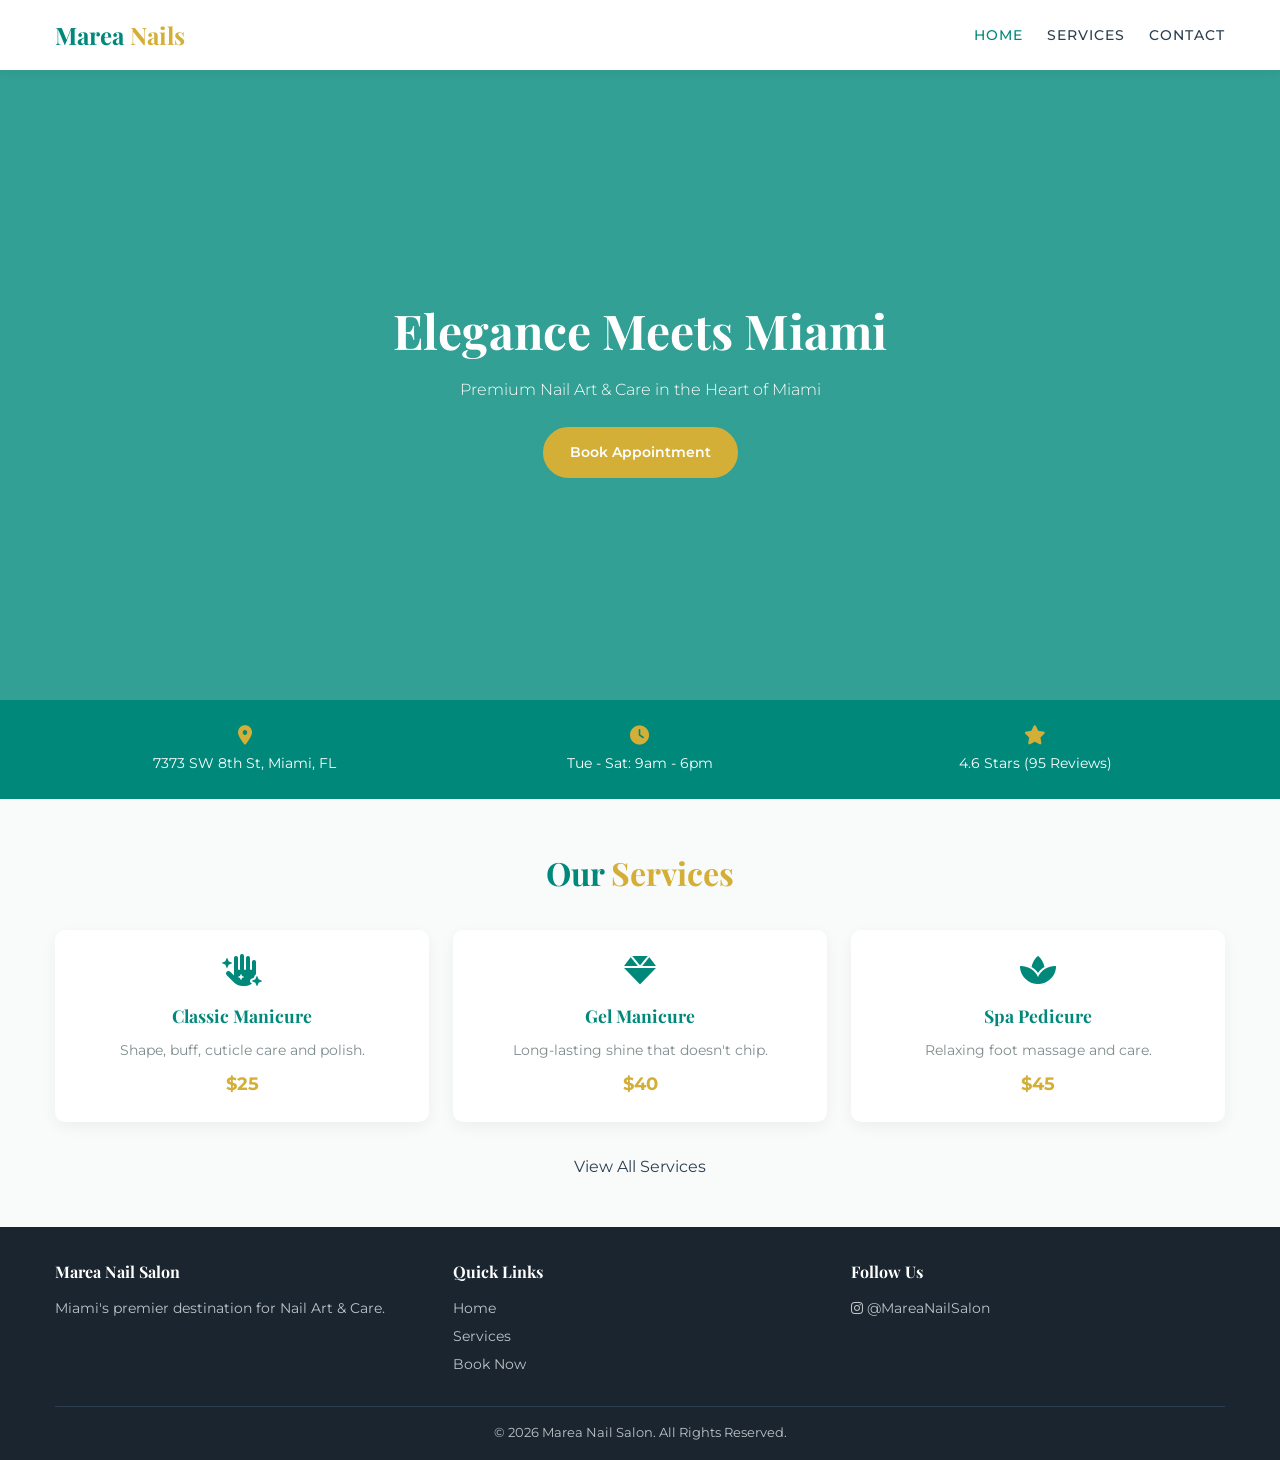
==== index.html @ db5818da "Update index.html" ====
<!DOCTYPE html>
<html lang="en">
<head>
    <meta charset="UTF-8">
    <meta name="viewport" content="width=device-width, initial-scale=1.0">
    <title>Marea Nail Salon | Best Nail Salon in Miami</title>
    <link rel="stylesheet" href="style.css">
    <link href="https://fonts.googleapis.com/css2?family=Montserrat:wght@300;400;600;700&family=Playfair+Display:wght@700&display=swap" rel="stylesheet">
    <link rel="stylesheet" href="https://cdnjs.cloudflare.com/ajax/libs/font-awesome/6.0.0/css/all.min.css">
</head>
<body>

    <!-- Floating Buttons -->
    <div class="floating-btns">
        <a href="tel:+13054094338" class="float-btn call-float" title="Call Us">
            <i class="fas fa-phone"></i>
        </a>
        <a href="https://wa.me/13054094338" target="_blank" class="float-btn wa-float" title="WhatsApp">
            <i class="fab fa-whatsapp"></i>
        </a>
    </div>

    <!-- Navigation -->
    <header>
        <div class="container nav-container">
            <a href="index.html" class="logo">Marea<span> Nails</span></a>
            
            <div class="hamburger" id="hamburger">
                <span class="bar"></span>
                <span class="bar"></span>
                <span class="bar"></span>
            </div>
            
            <ul class="nav-menu" id="nav-menu">
                <li><a href="index.html" class="nav-link active">Home</a></li>
                <li><a href="services.html" class="nav-link">Services</a></li>
                <li><a href="contact.html" class="nav-link">Contact</a></li>
            </ul>
        </div>
    </header>

    <!-- Hero -->
    <section class="hero">
        <div class="container hero-content">
            <h1>Elegance Meets Miami</h1>
            <p>Premium Nail Art & Care in the Heart of Miami</p>
            <a href="contact.html" class="btn">Book Appointment</a>
        </div>
    </section>

    <!-- Info Bar -->
    <section class="info-bar">
        <div class="container info-grid">
            <div class="info-item">
                <i class="fas fa-map-marker-alt"></i>
                <p>7373 SW 8th St, Miami, FL</p>
            </div>
            <div class="info-item">
                <i class="fas fa-clock"></i>
                <p>Tue - Sat: 9am - 6pm</p>
            </div>
            <div class="info-item">
                <i class="fas fa-star"></i>
                <p>4.6 Stars (95 Reviews)</p>
            </div>
        </div>
    </section>

    <!-- Services Preview -->
    <section class="services-preview">
        <div class="container">
            <h2 class="section-title">Our <span>Services</span></h2>
            <div class="service-grid">
                <div class="service-card">
                    <i class="fas fa-hand-sparkles" style="font-size: 2rem; color: var(--primary-color); margin-bottom: 1rem;"></i>
                    <h3>Classic Manicure</h3>
                    <p>Shape, buff, cuticle care and polish.</p>
                    <span class="price">$25</span>
                </div>
                <div class="service-card">
                    <i class="fas fa-gem" style="font-size: 2rem; color: var(--primary-color); margin-bottom: 1rem;"></i>
                    <h3>Gel Manicure</h3>
                    <p>Long-lasting shine that doesn't chip.</p>
                    <span class="price">$40</span>
                </div>
                <div class="service-card">
                    <i class="fas fa-spa" style="font-size: 2rem; color: var(--primary-color); margin-bottom: 1rem;"></i>
                    <h3>Spa Pedicure</h3>
                    <p>Relaxing foot massage and care.</p>
                    <span class="price">$45</span>
                </div>
            </div>
            <div style="text-align: center; margin-top: 2rem;">
                <a href="services.html" class="btn-outline">View All Services</a>
            </div>
        </div>
    </section>

    <!-- Footer -->
    <footer>
        <div class="container">
            <div class="footer-grid">
                <div class="footer-col">
                    <h4>Marea Nail Salon</h4>
                    <p>Miami's premier destination for Nail Art & Care.</p>
                </div>
                <div class="footer-col">
                    <h4>Quick Links</h4>
                    <ul>
                        <li><a href="index.html">Home</a></li>
                        <li><a href="services.html">Services</a></li>
                        <li><a href="contact.html">Book Now</a></li>
                    </ul>
                </div>
                <div class="footer-col">
                    <h4>Follow Us</h4>
                    <a href="https://www.instagram.com/mareanailsalon/?hl=en" target="_blank"><i class="fab fa-instagram"></i> @MareaNailSalon</a>
                </div>
            </div>
            <div class="copyright">
                &copy; <span id="year"></span> Marea Nail Salon. All Rights Reserved.
            </div>
        </div>
    </footer>

    <script src="script.js"></script>
</body>
</html>
---- style.css ----
/* --- GLOBAL VARIABLES & RESET --- */
:root {
    --primary-color: #00897b;
    --primary-dark: #005d54;
    --accent-color: #d4af37;
    --text-dark: #2c3e50;
    --text-light: #7f8c8d;
    --bg-light: #f9fbfb;
    --white: #ffffff;
    --font-heading: 'Playfair Display', serif;
    --font-body: 'Montserrat', sans-serif;
}

* { margin: 0; padding: 0; box-sizing: border-box; }

html { scroll-behavior: smooth; }

body { font-family: var(--font-body); color: var(--text-dark); line-height: 1.6; background-color: var(--bg-light); overflow-x: hidden; }

a { text-decoration: none; color: inherit; transition: 0.3s; }
ul { list-style: none; }

h1, h2, h3 { font-family: var(--font-heading); font-weight: 700; color: var(--text-dark); }

.container { max-width: 1200px; margin: 0 auto; padding: 0 15px; }

.section-title { text-align: center; margin-bottom: 2rem; font-size: 2rem; color: var(--primary-color); }
.section-title span { color: var(--accent-color); }

/* --- HEADER --- */
header { background: var(--white); box-shadow: 0 2px 10px rgba(0,0,0,0.05); position: sticky; top: 0; z-index: 1000; }
.nav-container { display: flex; justify-content: space-between; align-items: center; height: 70px; position: relative; }
.logo { font-family: var(--font-heading); font-size: 1.5rem; color: var(--primary-color); font-weight: bold; }
.logo span { color: var(--accent-color); }

/* --- DESKTOP MENU --- */
.nav-menu { display: flex; gap: 1.5rem; list-style: none; margin: 0; padding: 0; }
.nav-menu a { font-weight: 500; font-size: 0.85rem; text-transform: uppercase; letter-spacing: 1px; }
.nav-menu a:hover, .nav-menu a.active { color: var(--primary-color); }

/* --- HAMBURGER --- */
.hamburger { display: none; cursor: pointer; }
.bar { display: block; width: 25px; height: 3px; margin: 5px auto; background-color: var(--text-dark); transition: all 0.3s ease-in-out; }

/* --- HERO --- */
.hero { height: 70vh; min-height: 400px; background: linear-gradient(rgba(0, 137, 123, 0.8), rgba(0, 137, 123, 0.8)), url('https://images.unsplash.com/photo-1604654894610-df63bc536371?ixlib=rb-1.2.1&auto=format&fit=crop&w=1950&q=80'); background-size: cover; background-position: center; display: flex; align-items: center; justify-content: center; text-align: center; color: var(--white); }
.hero-content h1 { font-size: 3rem; margin-bottom: 0.5rem; color: var(--white); }
.hero-content p { font-size: 1rem; margin-bottom: 1.5rem; font-weight: 300; }

.btn { display: inline-block; padding: 12px 25px; background: var(--accent-color); color: var(--white); font-weight: 600; border-radius: 30px; border: 2px solid var(--accent-color); font-size: 0.9rem; }
.btn:hover { background: transparent; color: var(--accent-color); }

/* --- INFO BAR --- */
.info-bar { background: var(--primary-color); color: var(--white); padding: 1.5rem 0; }
.info-grid { display: grid; grid-template-columns: repeat(3, 1fr); gap: 1rem; text-align: center; }
.info-item i { font-size: 1.2rem; margin-bottom: 0.5rem; color: var(--accent-color); }
.info-item p { font-size: 0.9rem; }

/* --- SERVICES PREVIEW --- */
.services-preview { padding: 3rem 0; }
.service-grid { display: grid; grid-template-columns: repeat(3, 1fr); gap: 1.5rem; }
.service-card { background: var(--white); padding: 1.5rem; border-radius: 10px; box-shadow: 0 5px 15px rgba(0,0,0,0.05); text-align: center; transition: transform 0.3s; }
.service-card:hover { transform: translateY(-5px); }
.service-card h3 { margin-bottom: 0.5rem; font-size: 1.1rem; color: var(--primary-color); }
.service-card p { font-size: 0.9rem; color: var(--text-light); }
.price { font-size: 1.1rem; font-weight: bold; color: var(--accent-color); margin-top: 0.5rem; display: block;}

/* --- FOOTER --- */
footer { background: #1a252f; color: #bdc3c7; padding: 2rem 0 1rem 0; font-size: 0.85rem; }
.footer-grid { display: grid; grid-template-columns: repeat(3, 1fr); gap: 1.5rem; margin-bottom: 1.5rem; }
.footer-col h4 { color: var(--white); margin-bottom: 0.8rem; font-size: 1rem; font-family: var(--font-heading); }
.footer-col ul li { margin-bottom: 0.4rem; }
.copyright { text-align: center; padding-top: 1rem; border-top: 1px solid #2c3e50; font-size: 0.8rem; }

/* --- FLOATING BUTTONS --- */
.floating-btns { position: fixed; bottom
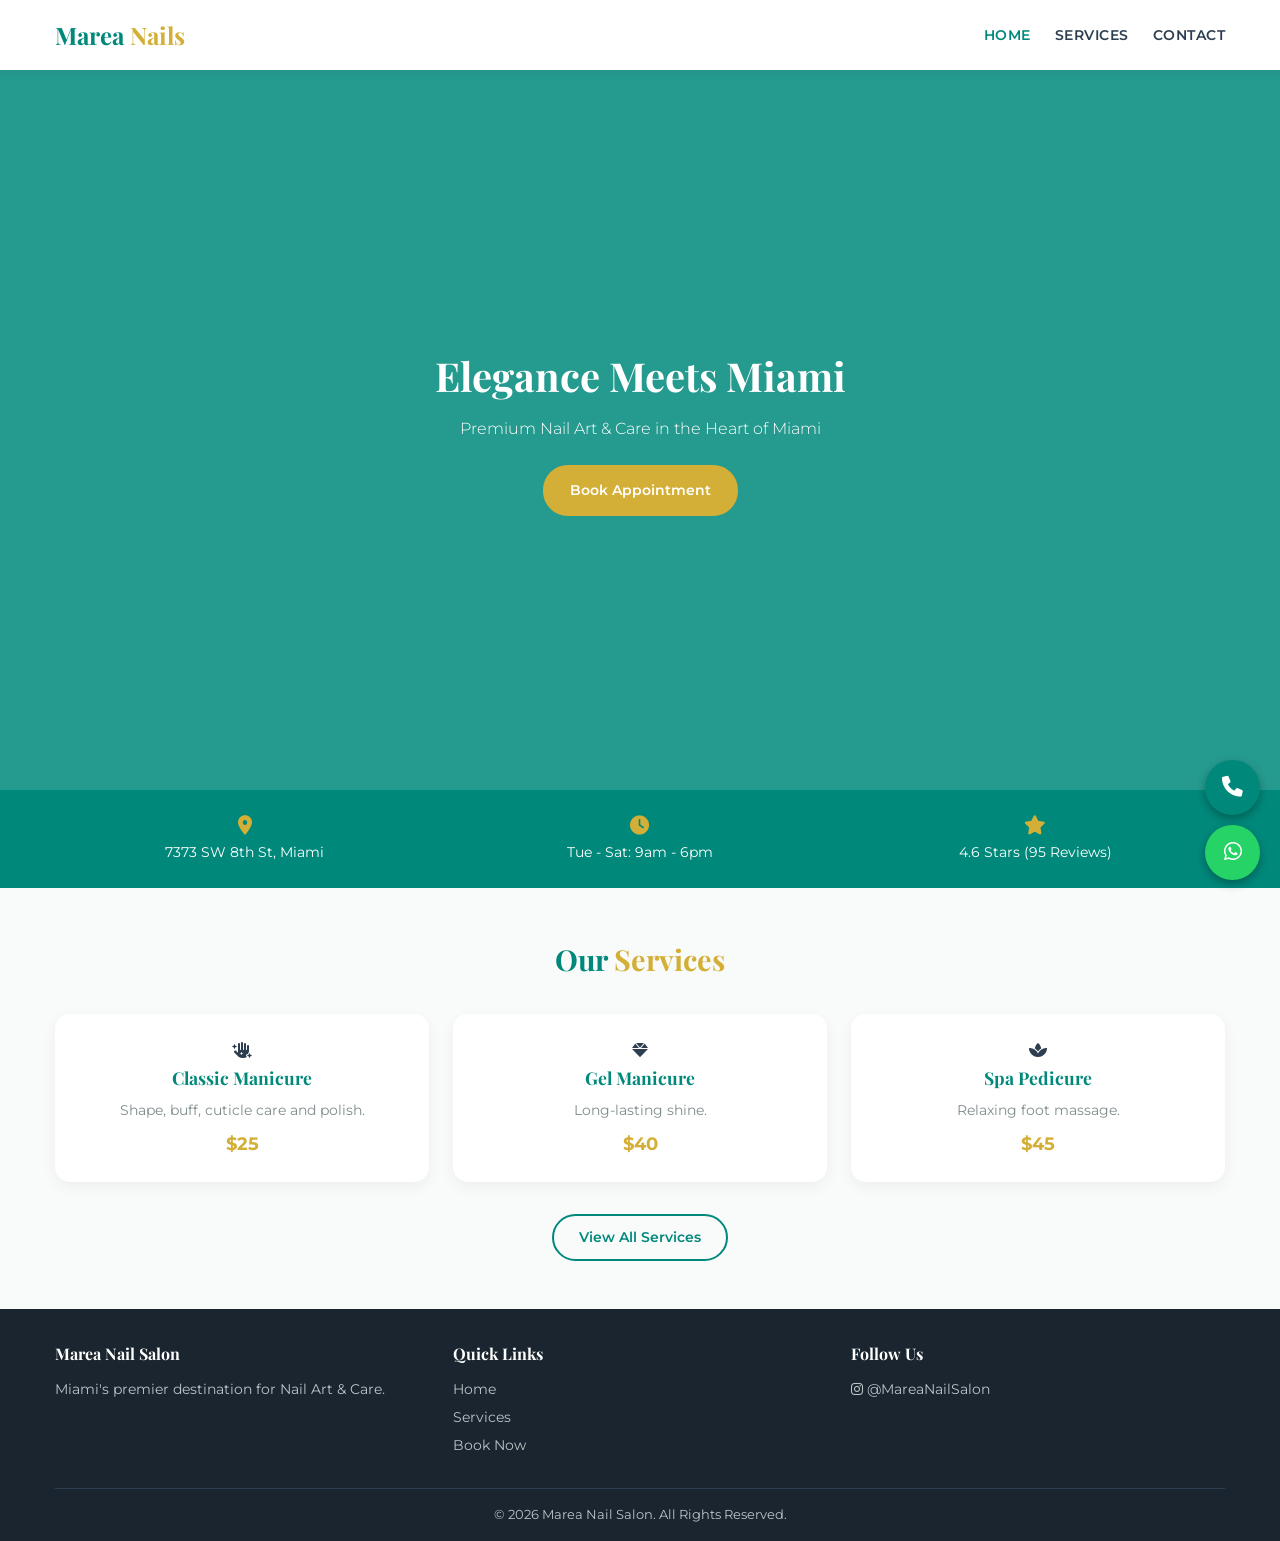
==== commit b367cea8: "Update index.html" ====
--- a/index.html
+++ b/index.html
@@ -12,25 +12,15 @@
 
     <!-- Floating Buttons -->
     <div class="floating-btns">
-        <a href="tel:+13054094338" class="float-btn call-float" title="Call Us">
-            <i class="fas fa-phone"></i>
-        </a>
-        <a href="https://wa.me/13054094338" target="_blank" class="float-btn wa-float" title="WhatsApp">
-            <i class="fab fa-whatsapp"></i>
-        </a>
+        <a href="tel:+13054094338" class="float-btn call-float" title="Call Us"><i class="fas fa-phone"></i></a>
+        <a href="https://wa.me/13054094338" target="_blank" class="float-btn wa-float" title="WhatsApp"><i class="fab fa-whatsapp"></i></a>
     </div>
 
     <!-- Navigation -->
     <header>
         <div class="container nav-container">
             <a href="index.html" class="logo">Marea<span> Nails</span></a>
-            
-            <div class="hamburger" id="hamburger">
-                <span class="bar"></span>
-                <span class="bar"></span>
-                <span class="bar"></span>
-            </div>
-            
+            <div class="hamburger" id="hamburger"><span class="bar"></span><span class="bar"></span><span class="bar"></span></div>
             <ul class="nav-menu" id="nav-menu">
                 <li><a href="index.html" class="nav-link active">Home</a></li>
                 <li><a href="services.html" class="nav-link">Services</a></li>
@@ -51,18 +41,9 @@
     <!-- Info Bar -->
     <section class="info-bar">
         <div class="container info-grid">
-            <div class="info-item">
-                <i class="fas fa-map-marker-alt"></i>
-                <p>7373 SW 8th St, Miami, FL</p>
-            </div>
-            <div class="info-item">
-                <i class="fas fa-clock"></i>
-                <p>Tue - Sat: 9am - 6pm</p>
-            </div>
-            <div class="info-item">
-                <i class="fas fa-star"></i>
-                <p>4.6 Stars (95 Reviews)</p>
-            </div>
+            <div class="info-item"><i class="fas fa-map-marker-alt"></i><p>7373 SW 8th St, Miami</p></div>
+            <div class="info-item"><i class="fas fa-clock"></i><p>Tue - Sat: 9am - 6pm</p></div>
+            <div class="info-item"><i class="fas fa-star"></i><p>4.6 Stars (95 Reviews)</p></div>
         </div>
     </section>
 
@@ -72,21 +53,21 @@
             <h2 class="section-title">Our <span>Services</span></h2>
             <div class="service-grid">
                 <div class="service-card">
-                    <i class="fas fa-hand-sparkles" style="font-size: 2rem; color: var(--primary-color); margin-bottom: 1rem;"></i>
+                    <i class="fas fa-hand-sparkles"></i>
                     <h3>Classic Manicure</h3>
                     <p>Shape, buff, cuticle care and polish.</p>
                     <span class="price">$25</span>
                 </div>
                 <div class="service-card">
-                    <i class="fas fa-gem" style="font-size: 2rem; color: var(--primary-color); margin-bottom: 1rem;"></i>
+                    <i class="fas fa-gem"></i>
                     <h3>Gel Manicure</h3>
-                    <p>Long-lasting shine that doesn't chip.</p>
+                    <p>Long-lasting shine.</p>
                     <span class="price">$40</span>
                 </div>
                 <div class="service-card">
-                    <i class="fas fa-spa" style="font-size: 2rem; color: var(--primary-color); margin-bottom: 1rem;"></i>
+                    <i class="fas fa-spa"></i>
                     <h3>Spa Pedicure</h3>
-                    <p>Relaxing foot massage and care.</p>
+                    <p>Relaxing foot massage.</p>
                     <span class="price">$45</span>
                 </div>
             </div>
@@ -100,26 +81,11 @@
     <footer>
         <div class="container">
             <div class="footer-grid">
-                <div class="footer-col">
-                    <h4>Marea Nail Salon</h4>
-                    <p>Miami's premier destination for Nail Art & Care.</p>
-                </div>
-                <div class="footer-col">
-                    <h4>Quick Links</h4>
-                    <ul>
-                        <li><a href="index.html">Home</a></li>
-                        <li><a href="services.html">Services</a></li>
-                        <li><a href="contact.html">Book Now</a></li>
-                    </ul>
-                </div>
-                <div class="footer-col">
-                    <h4>Follow Us</h4>
-                    <a href="https://www.instagram.com/mareanailsalon/?hl=en" target="_blank"><i class="fab fa-instagram"></i> @MareaNailSalon</a>
-                </div>
+                <div class="footer-col"><h4>Marea Nail Salon</h4><p>Miami's premier destination for Nail Art & Care.</p></div>
+                <div class="footer-col"><h4>Quick Links</h4><ul><li><a href="index.html">Home</a></li><li><a href="services.html">Services</a></li><li><a href="contact.html">Book Now</a></li></ul></div>
+                <div class="footer-col"><h4>Follow Us</h4><a href="https://www.instagram.com/mareanailsalon/?hl=en" target="_blank"><i class="fab fa-instagram"></i> @MareaNailSalon</a></div>
             </div>
-            <div class="copyright">
-                &copy; <span id="year"></span> Marea Nail Salon. All Rights Reserved.
-            </div>
+            <div class="copyright">&copy; <span id="year"></span> Marea Nail Salon. All Rights Reserved.</div>
         </div>
     </footer>
 
--- a/style.css
+++ b/style.css
@@ -15,7 +15,13 @@
 
 html { scroll-behavior: smooth; }
 
-body { font-family: var(--font-body); color: var(--text-dark); line-height: 1.6; background-color: var(--bg-light); overflow-x: hidden; }
+body {
+    font-family: var(--font-body);
+    color: var(--text-dark);
+    line-height: 1.6;
+    background-color: var(--bg-light);
+    overflow-x: hidden;
+}
 
 a { text-decoration: none; color: inherit; transition: 0.3s; }
 ul { list-style: none; }
@@ -24,7 +30,7 @@
 
 .container { max-width: 1200px; margin: 0 auto; padding: 0 15px; }
 
-.section-title { text-align: center; margin-bottom: 2rem; font-size: 2rem; color: var(--primary-color); }
+.section-title { text-align: center; margin-bottom: 2rem; font-size: 1.8rem; color: var(--primary-color); }
 .section-title span { color: var(--accent-color); }
 
 /* --- HEADER --- */
@@ -33,44 +39,129 @@
 .logo { font-family: var(--font-heading); font-size: 1.5rem; color: var(--primary-color); font-weight: bold; }
 .logo span { color: var(--accent-color); }
 
-/* --- DESKTOP MENU --- */
-.nav-menu { display: flex; gap: 1.5rem; list-style: none; margin: 0; padding: 0; }
-.nav-menu a { font-weight: 500; font-size: 0.85rem; text-transform: uppercase; letter-spacing: 1px; }
+/* --- NAV MENU --- */
+.nav-menu {
+    display: flex;
+    gap: 1.5rem;
+    list-style: none;
+    margin: 0;
+    padding: 0;
+    align-items: center;
+}
+.nav-menu a { font-weight: 600; font-size: 0.85rem; text-transform: uppercase; letter-spacing: 0.5px; }
 .nav-menu a:hover, .nav-menu a.active { color: var(--primary-color); }
 
 /* --- HAMBURGER --- */
-.hamburger { display: none; cursor: pointer; }
-.bar { display: block; width: 25px; height: 3px; margin: 5px auto; background-color: var(--text-dark); transition: all 0.3s ease-in-out; }
+.hamburger { display: none; cursor: pointer; z-index: 1001; }
+.bar { display: block; width: 25px; height: 3px; margin: 5px auto; background-color: var(--text-dark); transition: all 0.3s ease-in-out; border-radius: 2px; }
 
 /* --- HERO --- */
-.hero { height: 70vh; min-height: 400px; background: linear-gradient(rgba(0, 137, 123, 0.8), rgba(0, 137, 123, 0.8)), url('https://images.unsplash.com/photo-1604654894610-df63bc536371?ixlib=rb-1.2.1&auto=format&fit=crop&w=1950&q=80'); background-size: cover; background-position: center; display: flex; align-items: center; justify-content: center; text-align: center; color: var(--white); }
-.hero-content h1 { font-size: 3rem; margin-bottom: 0.5rem; color: var(--white); }
+.hero { height: 80vh; min-height: 450px; background: linear-gradient(rgba(0, 137, 123, 0.85), rgba(0, 137, 123, 0.85)), url('https://images.unsplash.com/photo-1604654894610-df63bc536371?ixlib=rb-1.2.1&auto=format&fit=crop&w=1950&q=80'); background-size: cover; background-position: center; display: flex; align-items: center; justify-content: center; text-align: center; color: var(--white); }
+.hero-content h1 { font-size: 2.5rem; margin-bottom: 0.5rem; color: var(--white); }
 .hero-content p { font-size: 1rem; margin-bottom: 1.5rem; font-weight: 300; }
 
-.btn { display: inline-block; padding: 12px 25px; background: var(--accent-color); color: var(--white); font-weight: 600; border-radius: 30px; border: 2px solid var(--accent-color); font-size: 0.9rem; }
+.mini-hero { height: 40vh; min-height: 250px; background: linear-gradient(rgba(0, 137, 123, 0.9), rgba(0, 137, 123, 0.9)), url('https://images.unsplash.com/photo-1516975080664-ed2fc6a32937?ixlib=rb-1.2.1&auto=format&fit=crop&w=1950&q=80'); background-size: cover; background-position: center; display: flex; align-items: center; justify-content: center; text-align: center; color: var(--white); }
+
+/* --- BUTTONS --- */
+.btn { display: inline-block; padding: 12px 25px; background: var(--accent-color); color: var(--white); font-weight: 600; border-radius: 25px; border: 2px solid var(--accent-color); font-size: 0.9rem; }
 .btn:hover { background: transparent; color: var(--accent-color); }
+
+.btn-outline { display: inline-block; padding: 10px 25px; background: transparent; color: var(--primary-color); font-weight: 600; border-radius: 25px; border: 2px solid var(--primary-color); font-size: 0.9rem; }
+.btn-outline:hover { background: var(--primary-color); color: var(--white); }
+
+.btn-sm { display: inline-block; padding: 8px 15px; background: var(--accent-color); color: var(--white); font-weight: 600; border-radius: 20px; font-size: 0.8rem; }
 
 /* --- INFO BAR --- */
 .info-bar { background: var(--primary-color); color: var(--white); padding: 1.5rem 0; }
 .info-grid { display: grid; grid-template-columns: repeat(3, 1fr); gap: 1rem; text-align: center; }
 .info-item i { font-size: 1.2rem; margin-bottom: 0.5rem; color: var(--accent-color); }
-.info-item p { font-size: 0.9rem; }
+.info-item p { font-size: 0.85rem; }
 
-/* --- SERVICES PREVIEW --- */
+/* --- SERVICES GRID --- */
 .services-preview { padding: 3rem 0; }
 .service-grid { display: grid; grid-template-columns: repeat(3, 1fr); gap: 1.5rem; }
-.service-card { background: var(--white); padding: 1.5rem; border-radius: 10px; box-shadow: 0 5px 15px rgba(0,0,0,0.05); text-align: center; transition: transform 0.3s; }
+.service-card { background: var(--white); padding: 1.5rem; border-radius: 15px; box-shadow: 0 5px 15px rgba(0,0,0,0.05); text-align: center; transition: transform 0.3s; }
 .service-card:hover { transform: translateY(-5px); }
 .service-card h3 { margin-bottom: 0.5rem; font-size: 1.1rem; color: var(--primary-color); }
-.service-card p { font-size: 0.9rem; color: var(--text-light); }
-.price { font-size: 1.1rem; font-weight: bold; color: var(--accent-color); margin-top: 0.5rem; display: block;}
+.service-card p { font-size: 0.85rem; color: var(--text-light); margin-bottom: 0.5rem; }
+.price { font-size: 1.1rem; font-weight: bold; color: var(--accent-color); display: block; }
+
+/* --- CONTACT DETAILS --- */
+.contact-details { padding: 2rem 0; background: var(--white); }
+.contact-details .service-grid { margin-bottom: 0; }
+.contact-details .service-card h3 { display: flex; align-items: center; justify-content: center; gap: 8px; margin-bottom: 0.5rem; }
+.phone-num { font-weight: bold; color: var(--primary-color); font-size: 1.1rem; }
+
+/* --- FORM SECTION --- */
+.form-section { padding: 3rem 0; background: var(--bg-light); }
+.contact-form-wrapper { max-width: 600px; margin: 0 auto; background: var(--white); padding: 2rem; border-radius: 20px; box-shadow: 0 5px 20px rgba(0,0,0,0.08); }
+.booking-form label { display: block; font-weight: 700; font-size: 0.9rem; margin-bottom: 0.5rem; color: var(--text-dark); }
+.booking-form input, .booking-form select { width: 100%; padding: 12px; border: 2px solid #ddd; border-radius: 10px; font-family: var(--font-body); font-size: 0.95rem; margin-bottom: 1rem; }
+.booking-form input:focus, .booking-form select:focus { border-color: var(--primary-color); outline: none; }
+.form-group-row { display: grid; grid-template-columns: 1fr 1fr; gap: 1rem; }
+
+/* --- MAP SECTION --- */
+.map-section { padding: 0 0 3rem 0; background: var(--bg-light); }
+.map-wrapper { max-width: 600px; margin: 0 auto; height: 350px; border-radius: 20px; overflow: hidden; box-shadow: 0 5px 20px rgba(0,0,0,0.08); }
+.map-wrapper iframe { width: 100%; height: 100%; border: 0; }
 
 /* --- FOOTER --- */
 footer { background: #1a252f; color: #bdc3c7; padding: 2rem 0 1rem 0; font-size: 0.85rem; }
 .footer-grid { display: grid; grid-template-columns: repeat(3, 1fr); gap: 1.5rem; margin-bottom: 1.5rem; }
 .footer-col h4 { color: var(--white); margin-bottom: 0.8rem; font-size: 1rem; font-family: var(--font-heading); }
 .footer-col ul li { margin-bottom: 0.4rem; }
+.footer-col a:hover { color: var(--accent-color); }
 .copyright { text-align: center; padding-top: 1rem; border-top: 1px solid #2c3e50; font-size: 0.8rem; }
 
 /* --- FLOATING BUTTONS --- */
-.floating-btns { position: fixed; bottom
+.floating-btns { position: fixed; bottom: 20px; right: 20px; display: flex; flex-direction: column; gap: 10px; z-index: 999; }
+.float-btn { display: flex; align-items: center; justify-content: center; width: 55px; height: 55px; border-radius: 50%; color: white; font-size: 1.3rem; box-shadow: 0 4px 10px rgba(0,0,0,0.3); transition: transform 0.3s; }
+.float-btn:hover { transform: scale(1.1); }
+.call-float { background: var(--primary-color); }
+.wa-float { background: #25D366; }
+
+/* =========================================
+   MOBILE RESPONSIVE STYLES (MAX-WIDTH: 768px)
+   ========================================= */
+@media (max-width: 768px) {
+    /* Hamburger Menu */
+    .hamburger { display: block; }
+    
+    .nav-menu {
+        position: fixed;
+        top: 70px;
+        left: -100%;
+        width: 100%;
+        height: calc(100vh - 70px);
+        background-color: var(--white);
+        flex-direction: column;
+        padding-top: 2rem;
+        transition: 0.3s ease-in-out;
+        box-shadow: 0 10px 10px rgba(0,0,0,0.1);
+    }
+    
+    .nav-menu.active { left: 0; }
+    .nav-menu li { width: 100%; text-align: center; }
+    .nav-menu a { display: block; padding: 1rem 0; font-size: 1.1rem; border-bottom: 1px solid #f0f0f0; }
+    
+    /* Hero */
+    .hero-content h1 { font-size: 2rem; }
+    
+    /* Grids - Change to 1 Column */
+    .info-grid, .service-grid, .footer-grid { grid-template-columns: 1fr; gap: 1rem; }
+    
+    /* Info Bar */
+    .info-bar { padding: 1rem 0; }
+    .info-item i { font-size: 1.5rem; margin-bottom: 0.3rem; }
+    
+    /* Form */
+    .form-group-row { grid-template-columns: 1fr; }
+    .contact-form-wrapper { padding: 1.5rem; border-radius: 15px; }
+    
+    /* Map */
+    .map-wrapper { height: 300px; border-radius: 15px; }
+    
+    /* Floating Buttons */
+    .floating-btns { bottom: 15px; right: 15px; gap: 8px; }
+    .float-btn { width: 50px; height: 50px; font-size: 1.2rem; }
+}
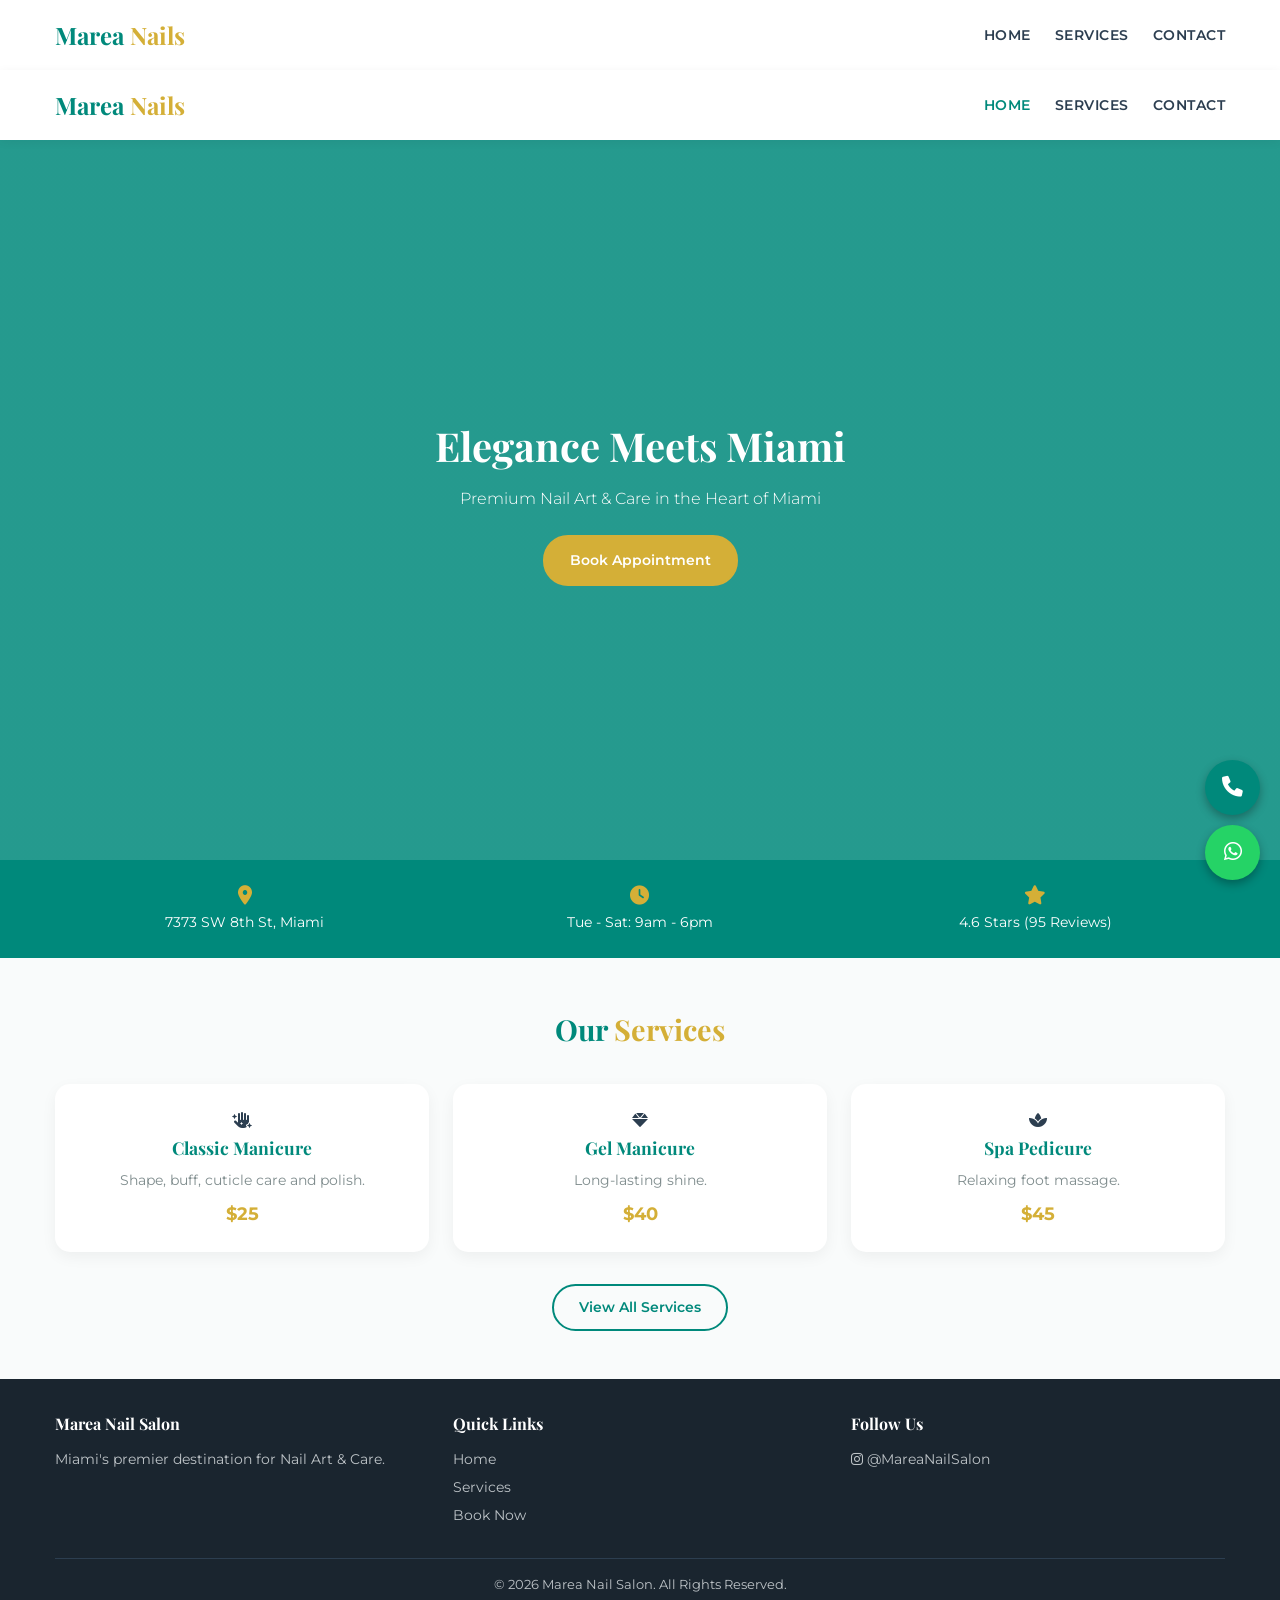
==== commit 059b4a7c: "Update index.html" ====
--- a/index.html
+++ b/index.html
@@ -15,7 +15,24 @@
         <a href="tel:+13054094338" class="float-btn call-float" title="Call Us"><i class="fas fa-phone"></i></a>
         <a href="https://wa.me/13054094338" target="_blank" class="float-btn wa-float" title="WhatsApp"><i class="fab fa-whatsapp"></i></a>
     </div>
-
+    <header>
+        <div class="container nav-container">
+            <a href="index.html" class="logo">Marea<span> Nails</span></a>
+            
+            <!-- THIS EXACT CODE FOR ALL PAGES -->
+            <div class="menu-toggle" onclick="toggleMenu()">
+                <span></span>
+                <span></span>
+                <span></span>
+            </div>
+            
+            <ul class="nav-menu" id="navMenu">
+                <li><a href="index.html" class="nav-link">Home</a></li>
+                <li><a href="services.html" class="nav-link">Services</a></li>
+                <li><a href="contact.html" class="nav-link">Contact</a></li>
+            </ul>
+        </div>
+    </header>
     <!-- Navigation -->
     <header>
         <div class="container nav-container">
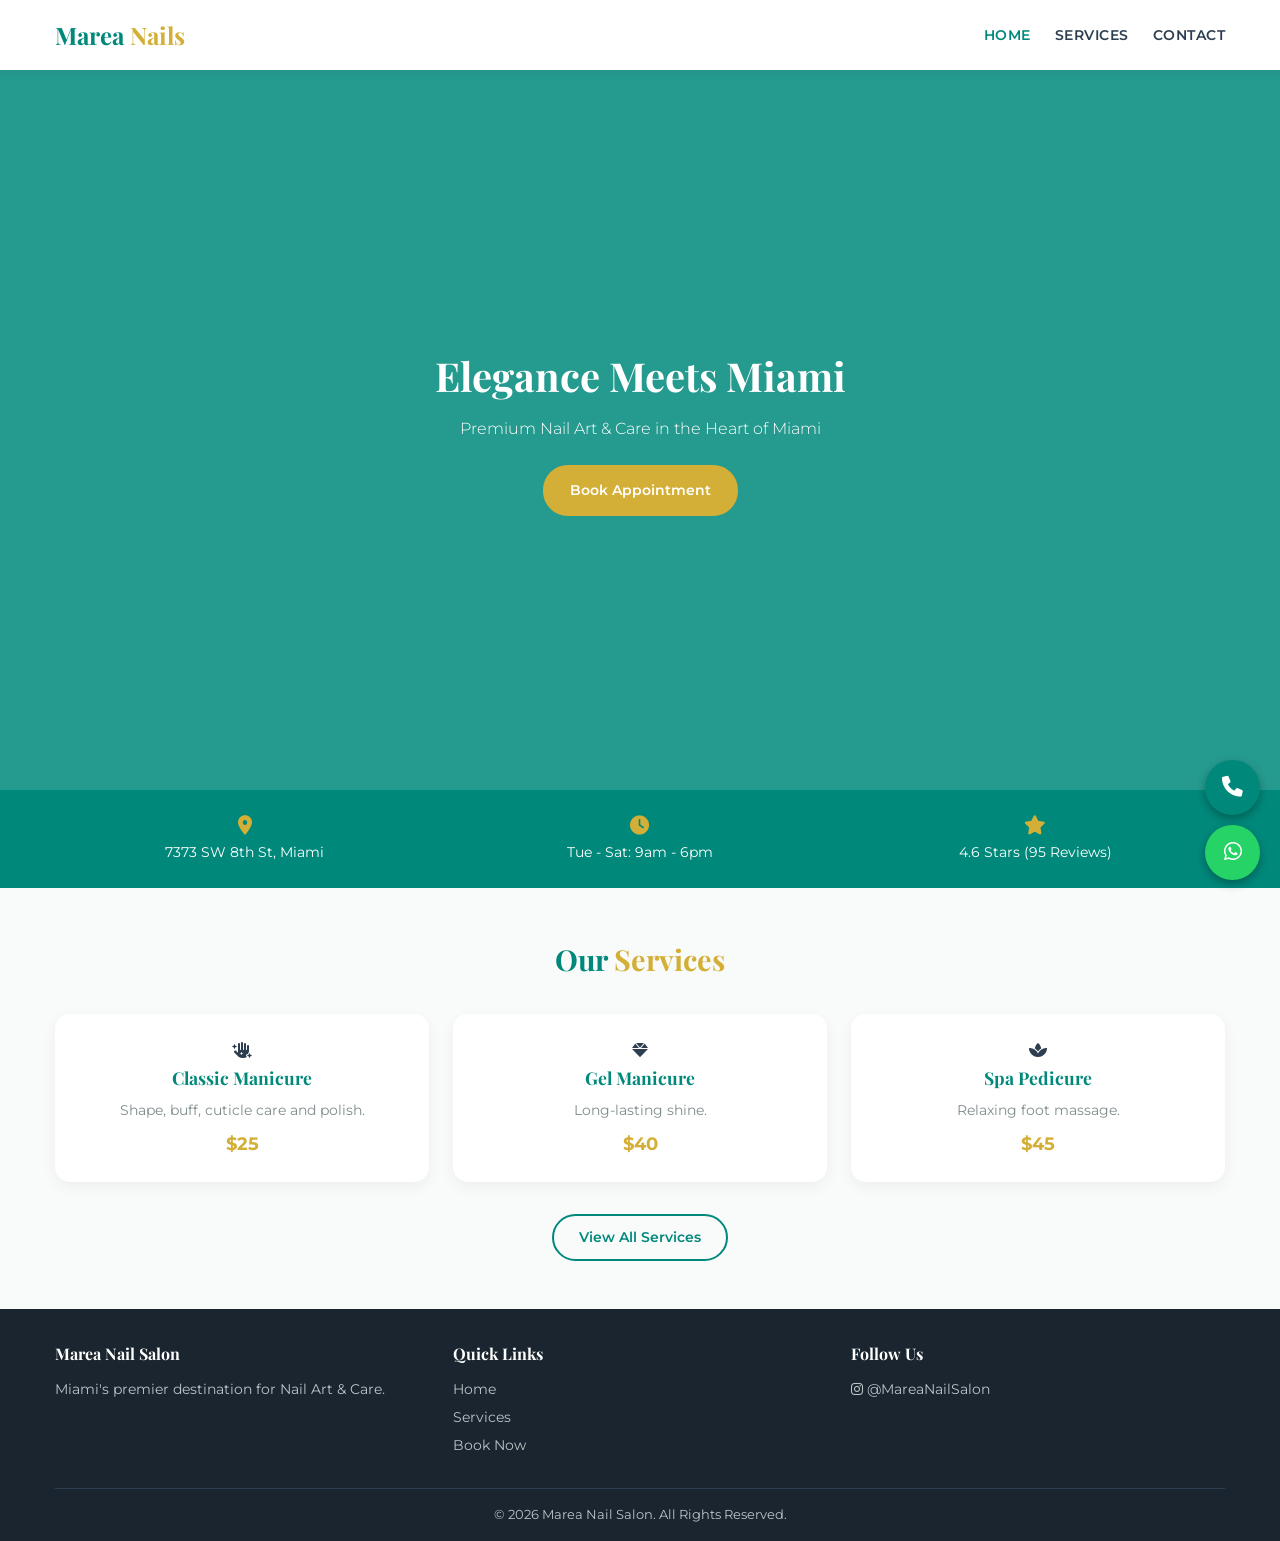
==== commit 78461b8a: "Update index.html" ====
--- a/index.html
+++ b/index.html
@@ -15,24 +15,7 @@
         <a href="tel:+13054094338" class="float-btn call-float" title="Call Us"><i class="fas fa-phone"></i></a>
         <a href="https://wa.me/13054094338" target="_blank" class="float-btn wa-float" title="WhatsApp"><i class="fab fa-whatsapp"></i></a>
     </div>
-    <header>
-        <div class="container nav-container">
-            <a href="index.html" class="logo">Marea<span> Nails</span></a>
-            
-            <!-- THIS EXACT CODE FOR ALL PAGES -->
-            <div class="menu-toggle" onclick="toggleMenu()">
-                <span></span>
-                <span></span>
-                <span></span>
-            </div>
-            
-            <ul class="nav-menu" id="navMenu">
-                <li><a href="index.html" class="nav-link">Home</a></li>
-                <li><a href="services.html" class="nav-link">Services</a></li>
-                <li><a href="contact.html" class="nav-link">Contact</a></li>
-            </ul>
-        </div>
-    </header>
+    
     <!-- Navigation -->
     <header>
         <div class="container nav-container">
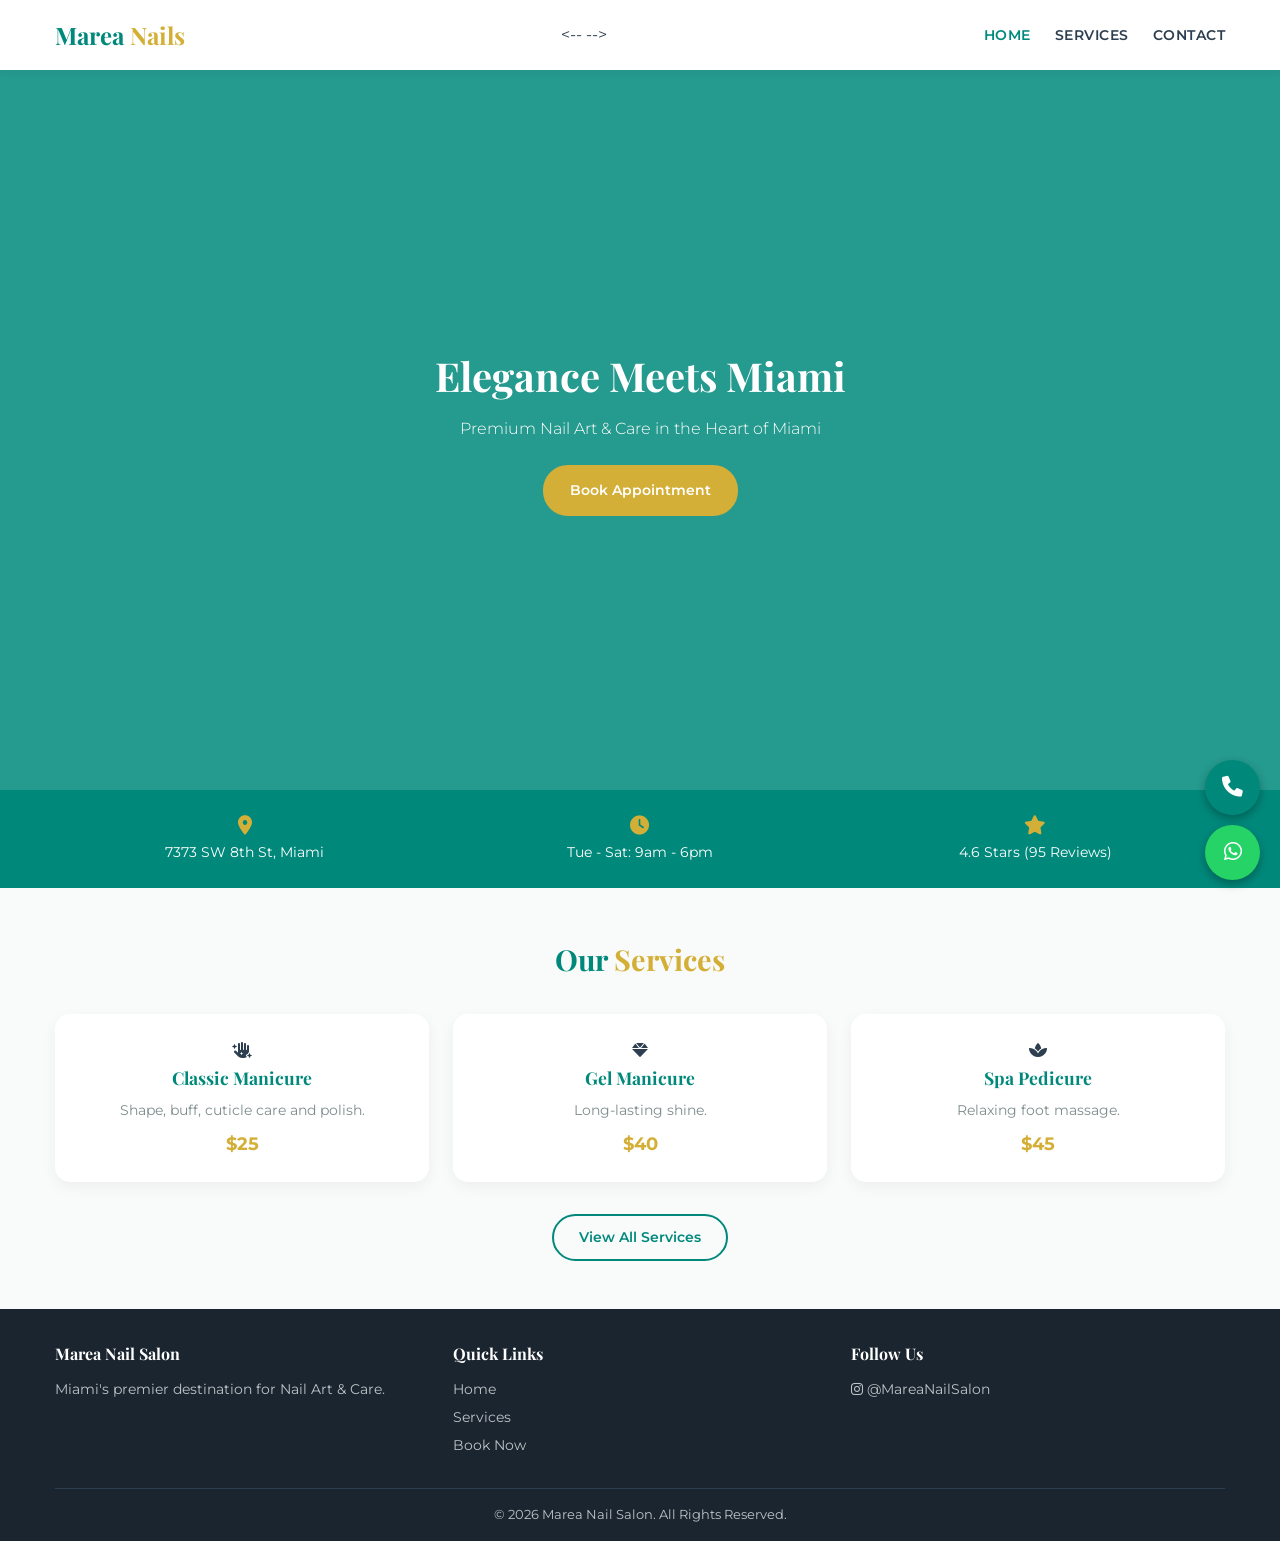
==== commit 4558c653: "Update index.html" ====
--- a/index.html
+++ b/index.html
@@ -15,12 +15,23 @@
         <a href="tel:+13054094338" class="float-btn call-float" title="Call Us"><i class="fas fa-phone"></i></a>
         <a href="https://wa.me/13054094338" target="_blank" class="float-btn wa-float" title="WhatsApp"><i class="fab fa-whatsapp"></i></a>
     </div>
-    
+     <!-- Hamburger with onclick -->
+            <div class="hamburger" onclick="toggleMenu()">
+                <span class="bar"></span>
+                <span class="bar"></span>
+                <span class="bar"></span>
+            </div>
     <!-- Navigation -->
     <header>
         <div class="container nav-container">
             <a href="index.html" class="logo">Marea<span> Nails</span></a>
-            <div class="hamburger" id="hamburger"><span class="bar"></span><span class="bar"></span><span class="bar"></span></div>
+            <!-- Hamburger with onclick -->
+            <div class="hamburger" onclick="toggleMenu()">
+                <span class="bar"></span>
+                <span class="bar"></span>
+                <span class="bar"></span>
+            </div>
+           <-- <div class="hamburger" id="hamburger"><span class="bar"></span><span class="bar"></span><span class="bar"></span></div>-->
             <ul class="nav-menu" id="nav-menu">
                 <li><a href="index.html" class="nav-link active">Home</a></li>
                 <li><a href="services.html" class="nav-link">Services</a></li>
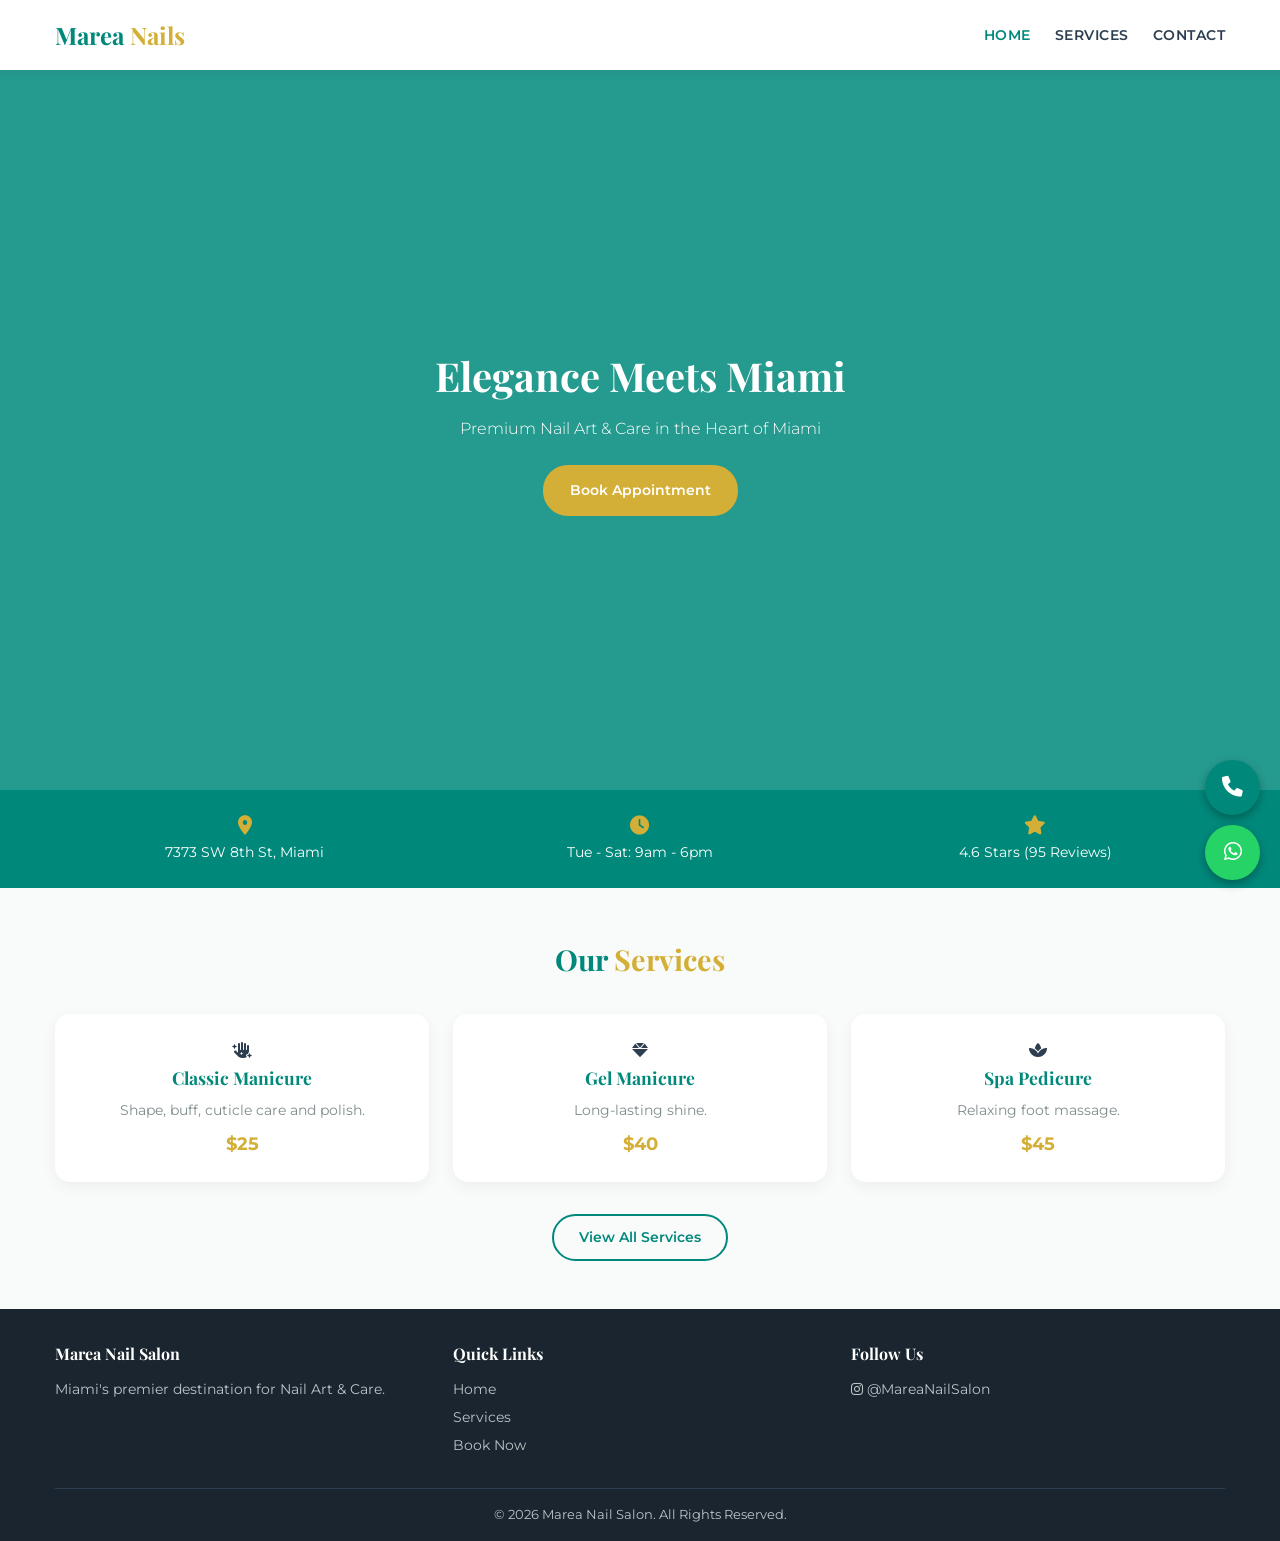
==== commit b40ba39d: "Update index.html" ====
--- a/index.html
+++ b/index.html
@@ -15,12 +15,8 @@
         <a href="tel:+13054094338" class="float-btn call-float" title="Call Us"><i class="fas fa-phone"></i></a>
         <a href="https://wa.me/13054094338" target="_blank" class="float-btn wa-float" title="WhatsApp"><i class="fab fa-whatsapp"></i></a>
     </div>
-     <!-- Hamburger with onclick -->
-            <div class="hamburger" onclick="toggleMenu()">
-                <span class="bar"></span>
-                <span class="bar"></span>
-                <span class="bar"></span>
-            </div>
+   
+    <!-- <div class="hamburger" id="hamburger"><span class="bar"></span><span class="bar"></span><span class="bar"></span></div>-->
     <!-- Navigation -->
     <header>
         <div class="container nav-container">
@@ -31,7 +27,6 @@
                 <span class="bar"></span>
                 <span class="bar"></span>
             </div>
-           <-- <div class="hamburger" id="hamburger"><span class="bar"></span><span class="bar"></span><span class="bar"></span></div>-->
             <ul class="nav-menu" id="nav-menu">
                 <li><a href="index.html" class="nav-link active">Home</a></li>
                 <li><a href="services.html" class="nav-link">Services</a></li>
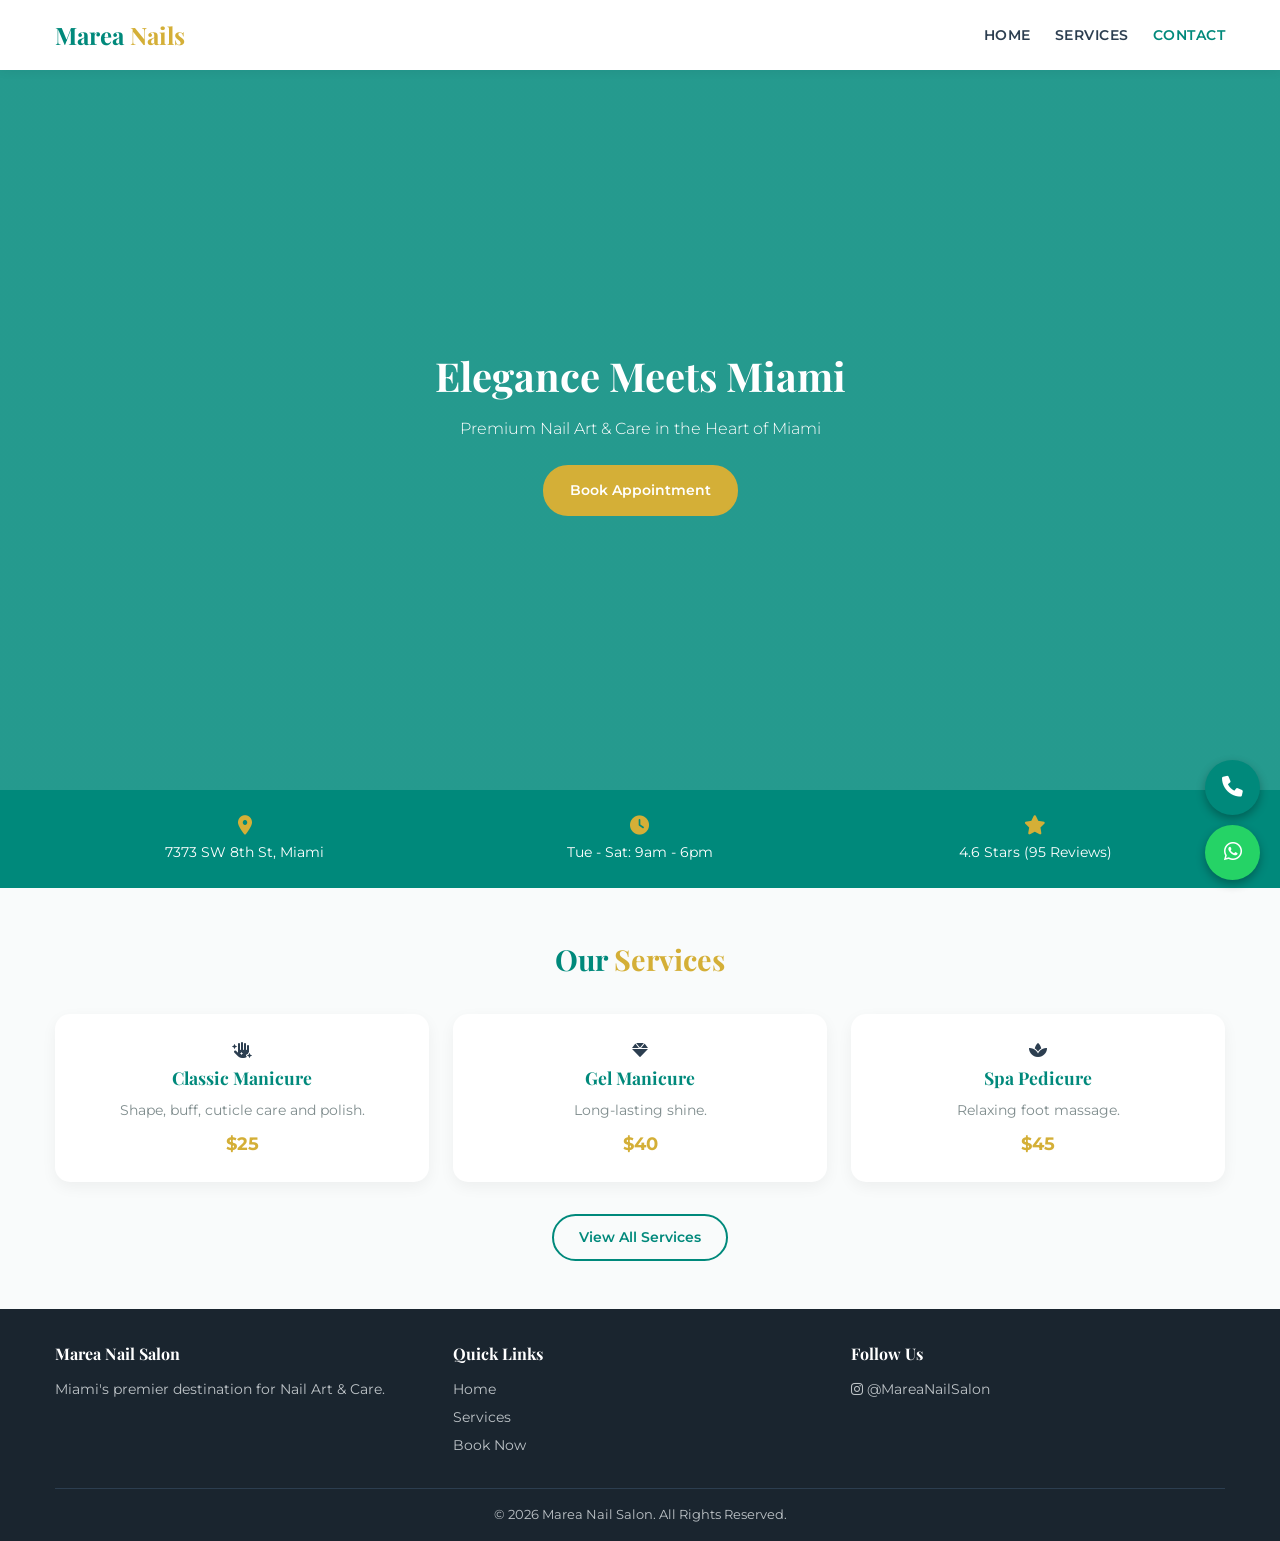
==== commit ea408084: "Update index.html" ====
--- a/index.html
+++ b/index.html
@@ -16,21 +16,22 @@
         <a href="https://wa.me/13054094338" target="_blank" class="float-btn wa-float" title="WhatsApp"><i class="fab fa-whatsapp"></i></a>
     </div>
    
-    <!-- <div class="hamburger" id="hamburger"><span class="bar"></span><span class="bar"></span><span class="bar"></span></div>-->
-    <!-- Navigation -->
+   <!-- Navigation -->
     <header>
         <div class="container nav-container">
             <a href="index.html" class="logo">Marea<span> Nails</span></a>
+            
             <!-- Hamburger with onclick -->
             <div class="hamburger" onclick="toggleMenu()">
                 <span class="bar"></span>
                 <span class="bar"></span>
                 <span class="bar"></span>
             </div>
-            <ul class="nav-menu" id="nav-menu">
-                <li><a href="index.html" class="nav-link active">Home</a></li>
+            
+            <ul class="nav-menu" id="navMenu">
+                <li><a href="index.html" class="nav-link">Home</a></li>
                 <li><a href="services.html" class="nav-link">Services</a></li>
-                <li><a href="contact.html" class="nav-link">Contact</a></li>
+                <li><a href="contact.html" class="nav-link active">Contact</a></li>
             </ul>
         </div>
     </header>
